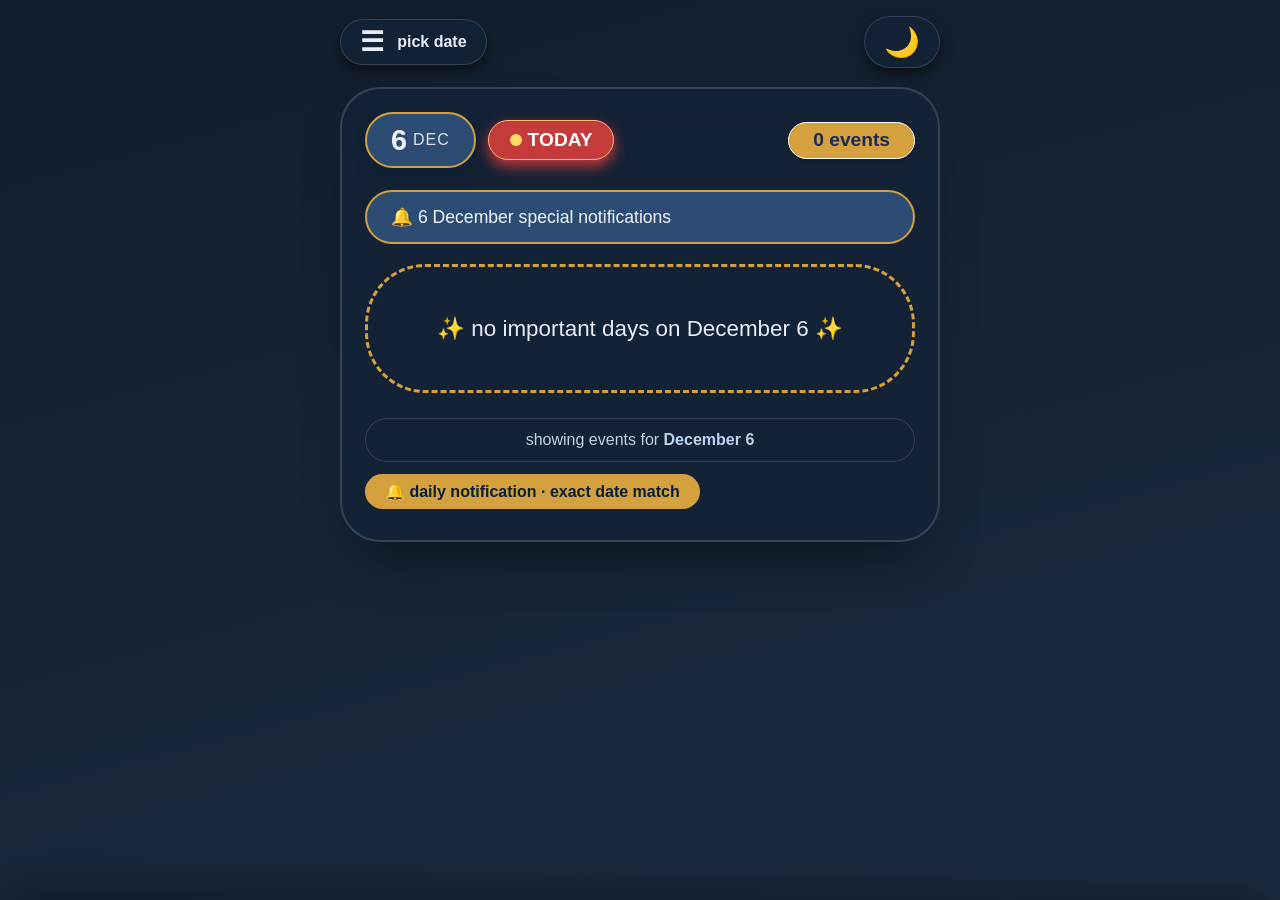
==== index.html @ 324fc8fe "Rename eventList.html to index.html" ====
<!DOCTYPE html>
<html lang="en">
<head>
    <meta charset="UTF-8">
    <meta name="viewport" content="width=device-width, initial-scale=1.0, maximum-scale=1.0, user-scalable=yes">
    <title>🔔 today's days · dark/light + menu</title>
    <style>
        * {
            margin: 0;
            padding: 0;
            box-sizing: border-box;
            font-family: 'Inter', -apple-system, BlinkMacSystemFont, 'Segoe UI', Roboto, sans-serif;
        }

        /* design tokens */
        :root {
            --bg-gradient-start: #d9e2ef;
            --bg-gradient-end: #c2d0e6;
            --container-bg: rgba(255,255,255,0.75);
            --text-primary: #0f2b44;
            --text-soft: #1e3c5c;
            --card-bg: #ffffff;
            --badge-bg: #1e3c5c;
            --badge-text: white;
            --accent-gold: #f9c74f;
            --accent-red: #f94144;
            --border-light: rgba(255,255,255,0.7);
            --shadow-color: rgba(0,20,50,0.15);
            --event-meta-bg: #e3eefb;
            --menu-bg: rgba(255,255,255,0.9);
            --icon-filter: none;
        }

        body.dark {
            --bg-gradient-start: #121e2c;
            --bg-gradient-end: #1b2b3f;
            --container-bg: rgba(20, 35, 55, 0.85);
            --text-primary: #e7edf8;
            --text-soft: #bdd3f0;
            --card-bg: #1f2e42;
            --badge-bg: #2c4c73;
            --badge-text: #f0f4fc;
            --accent-gold: #d4a13e;
            --accent-red: #c53a3a;
            --border-light: rgba(255,255,255,0.15);
            --shadow-color: rgba(0,0,0,0.5);
            --event-meta-bg: #2a3f5a;
            --menu-bg: rgba(25, 40, 60, 0.98);
            --icon-filter: brightness(0.9);
        }

        body {
            background: linear-gradient(165deg, var(--bg-gradient-start), var(--bg-gradient-end));
            min-height: 100vh;
            display: flex;
            flex-direction: column;
            align-items: center;
            padding: 1rem;
            transition: background 0.2s, color 0.2s;
        }

        /* top bar with menu + dark toggle */
        .top-bar {
            width: 100%;
            max-width: 600px;
            display: flex;
            justify-content: space-between;
            align-items: center;
            margin-bottom: 1.2rem;
            gap: 10px;
        }

        .menu-btn {
            background: var(--container-bg);
            backdrop-filter: blur(12px);
            border: 1px solid var(--border-light);
            color: var(--text-primary);
            font-size: 1.7rem;
            padding: 0.5rem 1.2rem;
            border-radius: 40px;
            cursor: pointer;
            box-shadow: 0 6px 14px var(--shadow-color);
            transition: 0.2s;
            display: flex;
            align-items: center;
            gap: 8px;
            font-weight: 600;
            line-height: 1;
        }

        .menu-btn span {
            font-size: 1rem;
            margin-left: 5px;
        }

        .dark-toggle {
            background: var(--container-bg);
            backdrop-filter: blur(12px);
            border: 1px solid var(--border-light);
            color: var(--text-primary);
            font-size: 1.8rem;
            padding: 0.5rem 1.2rem;
            border-radius: 50px;
            cursor: pointer;
            box-shadow: 0 6px 14px var(--shadow-color);
            transition: 0.2s;
            user-select: none;
        }

        .dark-toggle:hover {
            transform: scale(0.97);
            background: var(--badge-bg);
            color: white;
        }

        /* main notification card */
        .notification-container {
            max-width: 600px;
            width: 100%;
            background: var(--container-bg);
            backdrop-filter: blur(16px);
            -webkit-backdrop-filter: blur(16px);
            border-radius: 40px;
            box-shadow: 0 30px 50px -20px var(--shadow-color), 0 0 0 1px var(--border-light) inset;
            padding: 1.5rem 1.5rem 2rem;
            border: 1px solid var(--border-light);
            transition: background 0.2s;
        }

        .today-header {
            display: flex;
            align-items: center;
            gap: 12px;
            margin-bottom: 22px;
            flex-wrap: wrap;
        }

        .date-chip {
            background: var(--badge-bg);
            color: var(--badge-text);
            padding: 0.6rem 1.5rem;
            border-radius: 60px;
            font-size: 1.8rem;
            font-weight: 700;
            letter-spacing: 1px;
            box-shadow: 0 12px 20px -12px #0a1f35;
            display: inline-flex;
            align-items: center;
            gap: 5px;
            border: 2px solid var(--accent-gold);
        }

        .date-chip small {
            font-size: 1rem;
            font-weight: 400;
            opacity: 0.9;
        }

        .live-badge {
            background: var(--accent-red);
            color: white;
            border-radius: 60px;
            padding: 0.5rem 1.3rem;
            font-weight: 600;
            font-size: 1.2rem;
            display: flex;
            align-items: center;
            gap: 6px;
            box-shadow: 0 6px 14px var(--accent-red);
            border: 1px solid #ffba7a;
        }

        .live-badge span {
            width: 12px;
            height: 12px;
            background: #ffd966;
            border-radius: 50%;
            animation: pulse 1.8s infinite;
        }

        @keyframes pulse {
            0% { opacity: 1; transform: scale(1); background: #ffe5b4; }
            50% { opacity: 0.5; transform: scale(1.4); background: #ffffff; }
            100% { opacity: 1; transform: scale(1); background: #ffe5b4; }
        }

        .event-counter {
            background: var(--accent-gold);
            color: #1e2b4f;
            border-radius: 60px;
            padding: 0.4rem 1.5rem;
            font-weight: 700;
            font-size: 1.2rem;
            margin-left: auto;
            box-shadow: 0 4px 8px #0000001a;
            border: 1px solid white;
            white-space: nowrap;
        }

        .greeting-toast {
            background: var(--badge-bg);
            color: var(--badge-text);
            padding: 0.9rem 1.5rem;
            border-radius: 50px;
            margin-bottom: 20px;
            font-size: 1.1rem;
            font-weight: 500;
            display: flex;
            align-items: center;
            gap: 8px;
            border: 2px solid var(--accent-gold);
            word-break: break-word;
        }

        .events-list {
            display: flex;
            flex-direction: column;
            gap: 16px;
            margin: 20px 0;
        }

        .event-card {
            background: var(--card-bg);
            border-radius: 32px;
            padding: 1.3rem 1.5rem;
            box-shadow: 0 8px 18px var(--shadow-color);
            border-left: 12px solid var(--accent-gold);
            display: flex;
            align-items: center;
            gap: 16px;
            transition: 0.15s;
            border: 1px solid var(--border-light);
            border-left-width: 12px;
        }

        .event-icon {
            font-size: 2rem;
            background: var(--event-meta-bg);
            width: 60px;
            height: 60px;
            border-radius: 50%;
            display: flex;
            align-items: center;
            justify-content: center;
            box-shadow: inset 0 2px 5px rgba(255,255,255,0.5), 0 6px 12px var(--shadow-color);
            filter: var(--icon-filter);
        }

        .event-content {
            flex: 1;
        }

        .event-title {
            font-size: 1.3rem;
            font-weight: 700;
            color: var(--text-primary);
            line-height: 1.4;
            margin-bottom: 5px;
        }

        .event-meta {
            display: flex;
            gap: 12px;
            color: var(--text-soft);
            font-weight: 600;
            font-size: 0.9rem;
            flex-wrap: wrap;
        }

        .event-meta span {
            background: var(--event-meta-bg);
            padding: 4px 14px;
            border-radius: 40px;
            display: inline-flex;
            align-items: center;
            gap: 4px;
        }

        .empty-state {
            background: var(--container-bg);
            border-radius: 60px;
            padding: 3rem 1.5rem;
            text-align: center;
            font-size: 1.4rem;
            color: var(--text-primary);
            border: 3px dashed var(--accent-gold);
            backdrop-filter: blur(4px);
        }

        .footer-note {
            margin-top: 25px;
            color: var(--text-soft);
            background: var(--container-bg);
            padding: 12px 22px;
            border-radius: 50px;
            font-size: 1rem;
            font-weight: 500;
            text-align: center;
            backdrop-filter: blur(4px);
            border: 1px solid var(--border-light);
        }

        .reminder-bell {
            background: var(--accent-gold);
            color: #0a1f35;
            border-radius: 50px;
            padding: 8px 20px;
            font-weight: 600;
            margin-top: 12px;
            display: inline-flex;
            align-items: center;
            gap: 8px;
        }

        /* sliding drawer menu (mobile first) */
        .drawer-overlay {
            position: fixed;
            top: 0; left: 0; width: 100%; height: 100%;
            background: rgba(0,0,0,0.3);
            backdrop-filter: blur(3px);
            z-index: 998;
            opacity: 0;
            pointer-events: none;
            transition: 0.3s;
        }

        .drawer-overlay.active {
            opacity: 1;
            pointer-events: all;
        }

        .date-drawer {
            position: fixed;
            bottom: 0;
            left: 0;
            width: 100%;
            background: var(--menu-bg);
            backdrop-filter: blur(24px);
            border-top-left-radius: 40px;
            border-top-right-radius: 40px;
            padding: 2rem 1.5rem 2rem;
            box-shadow: 0 -10px 40px rgba(0,0,0,0.3);
            z-index: 999;
            transform: translateY(100%);
            transition: transform 0.4s cubic-bezier(0.2, 0.9, 0.1, 1);
            border: 1px solid var(--border-light);
            max-height: 75vh;
            overflow-y: auto;
        }

        .date-drawer.open {
            transform: translateY(0);
        }

        .drawer-title {
            font-size: 1.8rem;
            font-weight: 700;
            color: var(--text-primary);
            margin-bottom: 20px;
            display: flex;
            justify-content: space-between;
            align-items: center;
        }

        .drawer-close {
            font-size: 2rem;
            background: none;
            border: none;
            color: var(--text-soft);
            cursor: pointer;
            padding: 0 10px;
        }

        .month-grid {
            display: grid;
            grid-template-columns: repeat(3, 1fr);
            gap: 12px;
        }

        .month-item {
            background: var(--card-bg);
            color: var(--text-primary);
            border: 1px solid var(--border-light);
            border-radius: 30px;
            padding: 1rem 0.5rem;
            text-align: center;
            font-weight: 600;
            box-shadow: 0 4px 8px var(--shadow-color);
            cursor: pointer;
            transition: 0.1s;
        }

        .month-item:active {
            transform: scale(0.96);
            background: var(--badge-bg);
            color: white;
        }

        .day-picker {
            margin-top: 25px;
        }

        .day-picker h4 {
            color: var(--text-primary);
            margin-bottom: 12px;
        }

        .day-scroll {
            display: flex;
            flex-wrap: wrap;
            gap: 10px;
            max-height: 150px;
            overflow-y: auto;
            padding: 10px 0;
        }

        .day-chip {
            background: var(--container-bg);
            color: var(--text-primary);
            padding: 10px 18px;
            border-radius: 40px;
            font-weight: 600;
            border: 1px solid var(--border-light);
            cursor: pointer;
        }

        .day-chip.selected {
            background: var(--accent-gold);
            color: #0a1f35;
            border-color: white;
        }

        .goto-btn {
            background: var(--badge-bg);
            color: white;
            border: none;
            width: 100%;
            padding: 1.2rem;
            border-radius: 60px;
            font-weight: 700;
            font-size: 1.2rem;
            margin-top: 25px;
            cursor: pointer;
            border: 2px solid var(--accent-gold);
        }

        /* responsive */
        @media (max-width: 480px) {
            .date-chip { font-size: 1.5rem; padding: 0.5rem 1rem; }
            .live-badge { font-size: 1rem; padding: 0.4rem 1rem; }
            .event-counter { font-size: 1rem; padding: 0.4rem 1rem; }
            .event-title { font-size: 1.2rem; }
        }
    </style>
</head>
<body class="dark"> <!-- default dark mode (can be toggled) -->

<!-- top bar with menu + dark toggle -->
<div class="top-bar">
    <div class="menu-btn" id="menuToggle">
        ☰ <span>pick date</span>
    </div>
    <div class="dark-toggle" id="darkToggle">🌙</div>
</div>

<!-- main card -->
<div class="notification-container" id="mainCard">
    <div class="today-header">
        <div class="date-chip" id="currentDateDisplay">15 <small>MAR</small></div>
        <div class="live-badge"><span></span> TODAY</div>
        <div class="event-counter" id="eventCountBadge">3 events</div>
    </div>

    <div class="greeting-toast" id="todayGreeting">
        🔔 15 March special notifications
    </div>

    <div id="eventsContainer" class="events-list">
        <!-- filled by js -->
    </div>

    <div class="footer-note" id="footerDate">
        showing events for <strong>March 15</strong>
    </div>
    <div class="reminder-bell">
        🔔 daily notification · exact date match
    </div>
</div>

<!-- drawer overlay + menu -->
<div class="drawer-overlay" id="drawerOverlay"></div>
<div class="date-drawer" id="dateDrawer">
    <div class="drawer-title">
        📅 jump to date
        <span class="drawer-close" id="closeDrawer">✕</span>
    </div>
    <div class="month-grid" id="monthGrid"></div>
    <div class="day-picker">
        <h4 id="selectedMonthLabel">select a month</h4>
        <div class="day-scroll" id="dayChipsContainer"></div>
    </div>
    <button class="goto-btn" id="jumpToDateBtn">🔔 show events</button>
</div>

<script>
    (function() {
        // --------------------------------------------------------------
        // Full dataset (identical to previous, month as number)
        // --------------------------------------------------------------
        const importantDays = [
            { month: 1, day: 1, event: "Global Family Day" },
            { month: 1, day: 4, event: "World Braille Day" },
            { month: 1, day: 11, event: "National Human Trafficking Awareness Day (US) / Death anniversary of Lal Bahadur Shastri" },
            { month: 1, day: 12, event: "National Youth Day (Birthday of Swami Vivekananda)" },
            { month: 1, day: 15, event: "Army Day (India)" },
            { month: 1, day: 24, event: "National Girl Child Day (India)" },
            { month: 1, day: 25, event: "National Tourism Day (India) / National Voters' Day (India)" },
            { month: 1, day: 26, event: "Republic Day (India)" },
            { month: 1, day: 30, event: "Martyrs' Day (Mahatma Gandhi's Death Anniversary) / World Leprosy Eradication Day" },
            { month: 2, day: 4, event: "World Cancer Day" },
            { month: 2, day: 6, event: "International Day of Zero Tolerance to Female Genital Mutilation" },
            { month: 2, day: 10, event: "National Deworming Day (India)" },
            { month: 2, day: 11, event: "International Day of Women and Girls in Science" },
            { month: 2, day: 13, event: "World Radio Day" },
            { month: 2, day: 14, event: "Valentine's Day" },
            { month: 2, day: 20, event: "World Day of Social Justice" },
            { month: 2, day: 21, event: "International Mother Language Day" },
            { month: 2, day: 28, event: "National Science Day (India)" },
            { month: 3, day: 3, event: "World Wildlife Day / World Hearing Day" },
            { month: 3, day: 4, event: "National Safety Day (India)" },
            { month: 3, day: 8, event: "International Women's Day" },
            { month: 3, day: 9, event: "CISF Raising Day (India)" },
            { month: 3, day: 15, event: "Bhakt Mata Karma Jayanti" },
            { month: 3, day: 15, event: "World Consumer Rights Day" },
            { month: 3, day: 18, event: "Ordnance Factories Day (India)" },
            { month: 3, day: 20, event: "International Day of Happiness" },
            { month: 3, day: 21, event: "World Forestry Day / World Down Syndrome Day / World Poetry Day" },
            { month: 3, day: 22, event: "World Water Day" },
            { month: 3, day: 23, event: "World Meteorological Day / Shaheed Diwas (Bhagat Singh, Rajguru, Sukhdev)" },
            { month: 3, day: 24, event: "World Tuberculosis (TB) Day" },
            { month: 4, day: 1, event: "April Fools' Day / Odisha Foundation Day (Utkala Dibasa)" },
            { month: 4, day: 2, event: "World Autism Awareness Day" },
            { month: 4, day: 5, event: "National Maritime Day (India)" },
            { month: 4, day: 7, event: "World Health Day" },
            { month: 4, day: 10, event: "World Homoeopathy Day" },
            { month: 4, day: 14, event: "B.R. Ambedkar Remembrance Day (Ambedkar Jayanti)" },
            { month: 4, day: 17, event: "World Haemophilia Day" },
            { month: 4, day: 18, event: "World Heritage Day" },
            { month: 4, day: 21, event: "Civil Services Day (India)" },
            { month: 4, day: 22, event: "Earth Day" },
            { month: 4, day: 23, event: "World Book and Copyright Day" },
            { month: 4, day: 24, event: "National Panchayati Raj Day" },
            { month: 4, day: 25, event: "World Malaria Day" },
            { month: 4, day: 26, event: "World Intellectual Property Day" },
            { month: 5, day: 1, event: "International Labour Day / Maharashtra Day / Gujarat Day" },
            { month: 5, day: 3, event: "Press Freedom Day / World Asthma Day" },
            { month: 5, day: 4, event: "Coal Miners Day" },
            { month: 5, day: 8, event: "World Red Cross Day" },
            { month: 5, day: 11, event: "National Technology Day (India)" },
            { month: 5, day: 12, event: "International Nurses Day" },
            { month: 5, day: 15, event: "International Day of Families" },
            { month: 5, day: 17, event: "World Telecommunication Day / World Hypertension Day" },
            { month: 5, day: 20, event: "National Anti-Terrorism Day (India)" },
            { month: 5, day: 21, event: "National Anti-Terrorism Day (India) / Armed Forces Day (US)" },
            { month: 5, day: 22, event: "International Day for Biological Diversity" },
            { month: 5, day: 31, event: "World No Tobacco Day / National Memorial Day (US)" },
            { month: 6, day: 1, event: "Global Day of Parents" },
            { month: 6, day: 4, event: "International Day of Innocent Children Victims of Aggression" },
            { month: 6, day: 5, event: "World Environment Day" },
            { month: 6, day: 7, event: "World Food Safety Day" },
            { month: 6, day: 8, event: "World Brain Tumor Day / World Oceans Day" },
            { month: 6, day: 12, event: "World Day Against Child Labour" },
            { month: 6, day: 14, event: "World Blood Donor Day" },
            { month: 6, day: 15, event: "World Elder Abuse Awareness Day" },
            { month: 6, day: 16, event: "Martyrdom of Guru Arjan Dev" },
            { month: 6, day: 17, event: "World Day to Combat Desertification and Drought" },
            { month: 6, day: 18, event: "Autistic Pride Day" },
            { month: 6, day: 19, event: "World Sickle Cell Awareness Day" },
            { month: 6, day: 20, event: "World Refugee Day" },
            { month: 6, day: 21, event: "International Day of Yoga / World Music Day" },
            { month: 6, day: 23, event: "International Olympic Day / United Nations Public Service Day" },
            { month: 6, day: 26, event: "International Day Against Drug Abuse and Illicit Trafficking" },
            { month: 6, day: 29, event: "National Statistics Day (India)" },
            { month: 7, day: 1, event: "National Doctor's Day (India) / Chartered Accountants Day (India)" },
            { month: 7, day: 2, event: "World UFO Day" },
            { month: 7, day: 6, event: "World Zoonoses Day" },
            { month: 7, day: 11, event: "World Population Day" },
            { month: 7, day: 12, event: "International Day of Combating Sand and Dust Storms / Malala Day" },
            { month: 7, day: 15, event: "World Youth Skills Day" },
            { month: 7, day: 17, event: "International Justice Day" },
            { month: 7, day: 18, event: "Nelson Mandela International Day" },
            { month: 7, day: 26, event: "Kargil Vijay Diwas (India)" },
            { month: 7, day: 28, event: "World Hepatitis Day" },
            { month: 7, day: 29, event: "International Tiger Day" },
            { month: 7, day: 31, event: "World Ranger Day" },
            { month: 8, day: 1, event: "World Breastfeeding Week Begins" },
            { month: 8, day: 3, event: "International Friendship Day" },
            { month: 8, day: 6, event: "Hiroshima Day" },
            { month: 8, day: 7, event: "National Handloom Day (India)" },
            { month: 8, day: 8, event: "Quit India Movement Day" },
            { month: 8, day: 9, event: "Nagasaki Day / International Day of the World's Indigenous Peoples" },
            { month: 8, day: 12, event: "International Youth Day" },
            { month: 8, day: 13, event: "International Lefthanders Day" },
            { month: 8, day: 15, event: "Independence Day (India)" },
            { month: 8, day: 19, event: "World Photography Day / World Humanitarian Day" },
            { month: 8, day: 20, event: "Sadbhavana Diwas (India)" },
            { month: 8, day: 23, event: "International Day for the Remembrance of the Slave Trade and its Abolition" },
            { month: 8, day: 29, event: "National Sports Day (India) (Birthday of Dhyan Chand)" },
            { month: 9, day: 2, event: "World Coconut Day" },
            { month: 9, day: 5, event: "Teachers' Day (India) (Birthday of Dr. S. Radhakrishnan) / International Day of Charity" },
            { month: 9, day: 7, event: "International Day of Clean Air for Blue Skies" },
            { month: 9, day: 8, event: "International Literacy Day" },
            { month: 9, day: 14, event: "Hindi Diwas (India)" },
            { month: 9, day: 15, event: "International Day of Democracy / Engineer's Day (India)" },
            { month: 9, day: 16, event: "World Ozone Day" },
            { month: 9, day: 17, event: "World Patient Safety Day" },
            { month: 9, day: 19, event: "International Talk Like a Pirate Day" },
            { month: 9, day: 21, event: "International Day of Peace / World Alzheimer's Day" },
            { month: 9, day: 22, event: "World Rose Day (Cancer Awareness)" },
            { month: 9, day: 23, event: "International Day of Sign Languages" },
            { month: 9, day: 26, event: "World Contraception Day" },
            { month: 9, day: 27, event: "World Tourism Day" },
            { month: 9, day: 28, event: "World Rabies Day" },
            { month: 9, day: 29, event: "World Heart Day" },
            { month: 9, day: 30, event: "International Translation Day" },
            { month: 10, day: 1, event: "International Day for the Elderly / International Coffee Day" },
            { month: 10, day: 2, event: "Gandhi Jayanti / International Day of Non-Violence" },
            { month: 10, day: 3, event: "World Habitat Day" },
            { month: 10, day: 4, event: "World Animal Day" },
            { month: 10, day: 5, event: "World Teachers' Day" },
            { month: 10, day: 8, event: "Indian Air Force Day" },
            { month: 10, day: 9, event: "World Postal Day" },
            { month: 10, day: 10, event: "World Mental Health Day" },
            { month: 10, day: 11, event: "International Day of the Girl Child" },
            { month: 10, day: 13, event: "International Day for Disaster Reduction" },
            { month: 10, day: 14, event: "World Standards Day" },
            { month: 10, day: 15, event: "Global Handwashing Day / World Students' Day (Dr. A.P.J. Abdul Kalam's Birthday) / International Day of Rural Women" },
            { month: 10, day: 16, event: "World Food Day" },
            { month: 10, day: 17, event: "International Day for the Eradication of Poverty" },
            { month: 10, day: 20, event: "World Statistics Day (every 5 years) / National Solidarity Day (India)" },
            { month: 10, day: 24, event: "United Nations Day / World Development Information Day" },
            { month: 10, day: 27, event: "World Day for Audiovisual Heritage" },
            { month: 10, day: 30, event: "World Thrift Day" },
            { month: 10, day: 31, event: "National Unity Day (India) (Birthday of Sardar Vallabhbhai Patel) / Halloween" },
            { month: 11, day: 1, event: "World Vegan Day / Rajyotsava Day (Karnataka Formation Day)" },
            { month: 11, day: 7, event: "National Cancer Awareness Day (India) / Infant Protection Day" },
            { month: 11, day: 8, event: "World Urbanism Day / International Day of Radiology" },
            { month: 11, day: 9, event: "Legal Services Day (India)" },
            { month: 11, day: 10, event: "World Science Day for Peace and Development" },
            { month: 11, day: 11, event: "National Education Day (India)" },
            { month: 11, day: 12, event: "World Pneumonia Day" },
            { month: 11, day: 13, event: "World Kindness Day" },
            { month: 11, day: 14, event: "Children's Day (India) (Birthday of Jawaharlal Nehru) / World Diabetes Day" },
            { month: 11, day: 16, event: "International Day for Tolerance" },
            { month: 11, day: 17, event: "National Epilepsy Day (India)" },
            { month: 11, day: 19, event: "World Toilet Day / International Men's Day" },
            { month: 11, day: 20, event: "Universal Children's Day / Africa Industrialization Day" },
            { month: 11, day: 21, event: "World Television Day / World Fisheries Day / World Hello Day" },
            { month: 11, day: 25, event: "International Day for the Elimination of Violence against Women" },
            { month: 11, day: 26, event: "National Law Day (Constitution Day) (India)" },
            { month: 11, day: 29, event: "International Day of Solidarity with the Palestinian People" },
            { month: 12, day: 1, event: "World AIDS Day" },
            { month: 12, day: 2, event: "World Computer Literacy Day / International Day for the Abolition of Slavery" },
            { month: 12, day: 3, event: "International Day of Persons with Disabilities" },
            { month: 12, day: 4, event: "Indian Navy Day" },
            { month: 12, day: 5, event: "International Volunteer Day / World Soil Day" },
            { month: 12, day: 7, event: "International Civil Aviation Day / Armed Forces Flag Day (India)" },
            { month: 12, day: 9, event: "International Anti-Corruption Day" },
            { month: 12, day: 10, event: "Human Rights Day" },
            { month: 12, day: 11, event: "International Mountain Day / UNICEF Day" },
            { month: 12, day: 14, event: "National Energy Conservation Day (India)" },
            { month: 12, day: 16, event: "Vijay Diwas (India) / Day of Reconciliation (South Africa)" },
            { month: 12, day: 18, event: "Minorities Rights Day (India) / International Migrants Day" },
            { month: 12, day: 19, event: "Goa Liberation Day (India)" },
            { month: 12, day: 20, event: "International Human Solidarity Day" },
            { month: 12, day: 22, event: "National Mathematics Day (India) (Birthday of Srinivasa Ramanujan)" },
            { month: 12, day: 23, event: "National Farmers Day (Kisan Diwas) (India)" },
            { month: 12, day: 24, event: "National Consumer Rights Day (India)" },
            { month: 12, day: 25, event: "Christmas Day / Good Governance Day (India)" }
        ];

        const monthNames = ["January","February","March","April","May","June","July","August","September","October","November","December"];
        
        // current date (system)
        const today = new Date();
        let currentMonth = today.getMonth() + 1;
        let currentDay = today.getDate();

        // UI elements
        const bodyEl = document.body;
        const darkToggle = document.getElementById('darkToggle');
        const menuToggle = document.getElementById('menuToggle');
        const drawer = document.getElementById('dateDrawer');
        const overlay = document.getElementById('drawerOverlay');
        const closeDrawer = document.getElementById('closeDrawer');
        const monthGrid = document.getElementById('monthGrid');
        const selectedMonthLabel = document.getElementById('selectedMonthLabel');
        const dayChipsContainer = document.getElementById('dayChipsContainer');
        const jumpBtn = document.getElementById('jumpToDateBtn');
        const currentDateDisplay = document.getElementById('currentDateDisplay');
        const eventCountBadge = document.getElementById('eventCountBadge');
        const todayGreeting = document.getElementById('todayGreeting');
        const footerDate = document.getElementById('footerDate');
        const eventsContainer = document.getElementById('eventsContainer');

        // state for drawer
        let selectedMonth = currentMonth; // default to current month
        let selectedDay = currentDay;

        // ---- render main card based on (month, day) ----
        function renderMainForDate(month, day) {
            const filtered = importantDays.filter(item => item.month === month && item.day === day);
            const monthName = monthNames[month-1];

            // update header / chips
            currentDateDisplay.innerHTML = `${day} <small>${monthName.substring(0,3).toUpperCase()}</small>`;
            todayGreeting.innerHTML = `🔔 ${day} ${monthName} special notifications`;
            footerDate.innerHTML = `showing events for <strong>${monthName} ${day}</strong>`;

            if (filtered.length === 0) {
                eventsContainer.innerHTML = `<div class="empty-state">✨ no important days on ${monthName} ${day} ✨</div>`;
                eventCountBadge.innerText = '0 events';
            } else {
                let cards = '';
                filtered.forEach(ev => {
                    cards += `
                        <div class="event-card">
                            <div class="event-icon">📌</div>
                            <div class="event-content">
                                <div class="event-title">${ev.event}</div>
                                <div class="event-meta">
                                    <span>📅 ${monthNames[ev.month-1]} ${ev.day}</span>
                                    <span>🔔 daily</span>
                                </div>
                            </div>
                        </div>
                    `;
                });
                eventsContainer.innerHTML = cards;
                eventCountBadge.innerText = `${filtered.length} event${filtered.length>1?'s':''}`;
            }
        }

        // ---- build month grid inside drawer ----
        function buildMonthGrid() {
            monthGrid.innerHTML = '';
            monthNames.forEach((name, idx) => {
                const m = idx+1;
                const btn = document.createElement('div');
                btn.className = 'month-item' + (m === selectedMonth ? ' selected' : '');
                btn.innerText = name.substring(0,3);
                btn.dataset.month = m;
                btn.addEventListener('click', (e) => {
                    document.querySelectorAll('.month-item').forEach(el => el.classList.remove('selected'));
                    btn.classList.add('selected');
                    selectedMonth = m;
                    selectedMonthLabel.innerText = name + ' · choose day';
                    buildDayChips(m);
                });
                monthGrid.appendChild(btn);
            });
        }

        // ---- build day chips for given month ----
        function buildDayChips(month) {
            // get all days that exist in dataset for this month (unique)
            const daysInMonth = [...new Set(importantDays.filter(item => item.month === month).map(item => item.day))].sort((a,b) => a-b);
            dayChipsContainer.innerHTML = '';
            if (daysInMonth.length === 0) {
                dayChipsContainer.innerHTML = '<div style="color:var(--text-soft);">no days</div>';
                return;
            }
            daysInMonth.forEach(d => {
                const chip = document.createElement('span');
                chip.className = 'day-chip' + (d === selectedDay ? ' selected' : '');
                chip.innerText = d;
                chip.addEventListener('click', () => {
                    document.querySelectorAll('.day-chip').forEach(c => c.classList.remove('selected'));
                    chip.classList.add('selected');
                    selectedDay = d;
                });
                dayChipsContainer.appendChild(chip);
            });
        }

        // ---- open drawer & sync ----
        function openDrawer() {
            // sync selected month/day with current display values
            selectedMonth = currentMonth;
            selectedDay = currentDay;
            buildMonthGrid();
            selectedMonthLabel.innerText = monthNames[selectedMonth-1] + ' · choose day';
            buildDayChips(selectedMonth);
            // highlight correct month item after building
            setTimeout(() => {
                document.querySelectorAll('.month-item').forEach(el => {
                    if (Number(el.dataset.month) === selectedMonth) el.classList.add('selected');
                });
                // day chips will be updated by buildDayChips, but selected day highlight inside that func
                // we need to re-run buildDayChips to set selected day highlight
                buildDayChips(selectedMonth); // redo to apply selected class
            }, 10);
            drawer.classList.add('open');
            overlay.classList.add('active');
        }

        function closeDrawerFunc() {
            drawer.classList.remove('open');
            overlay.classList.remove('active');
        }

        // ---- jump button: update main view ----
        jumpBtn.addEventListener('click', () => {
            // update current global to selected
            currentMonth = selectedMonth;
            currentDay = selectedDay;
            renderMainForDate(currentMonth, currentDay);
            closeDrawerFunc();
        });

        // ---- dark mode toggle ----
        darkToggle.addEventListener('click', () => {
            bodyEl.classList.toggle('dark');
            darkToggle.innerText = bodyEl.classList.contains('dark') ? '☀️' : '🌙';
        });

        // ---- menu open/close ----
        menuToggle.addEventListener('click', openDrawer);
        closeDrawer.addEventListener('click', closeDrawerFunc);
        overlay.addEventListener('click', closeDrawerFunc);

        // ---- initial render with today ----
        renderMainForDate(currentMonth, currentDay);

        // ---- ensure drawer starts closed ----
        closeDrawerFunc();

        // ---- touch friendly ----
    })();
</script>
</body>
</html>
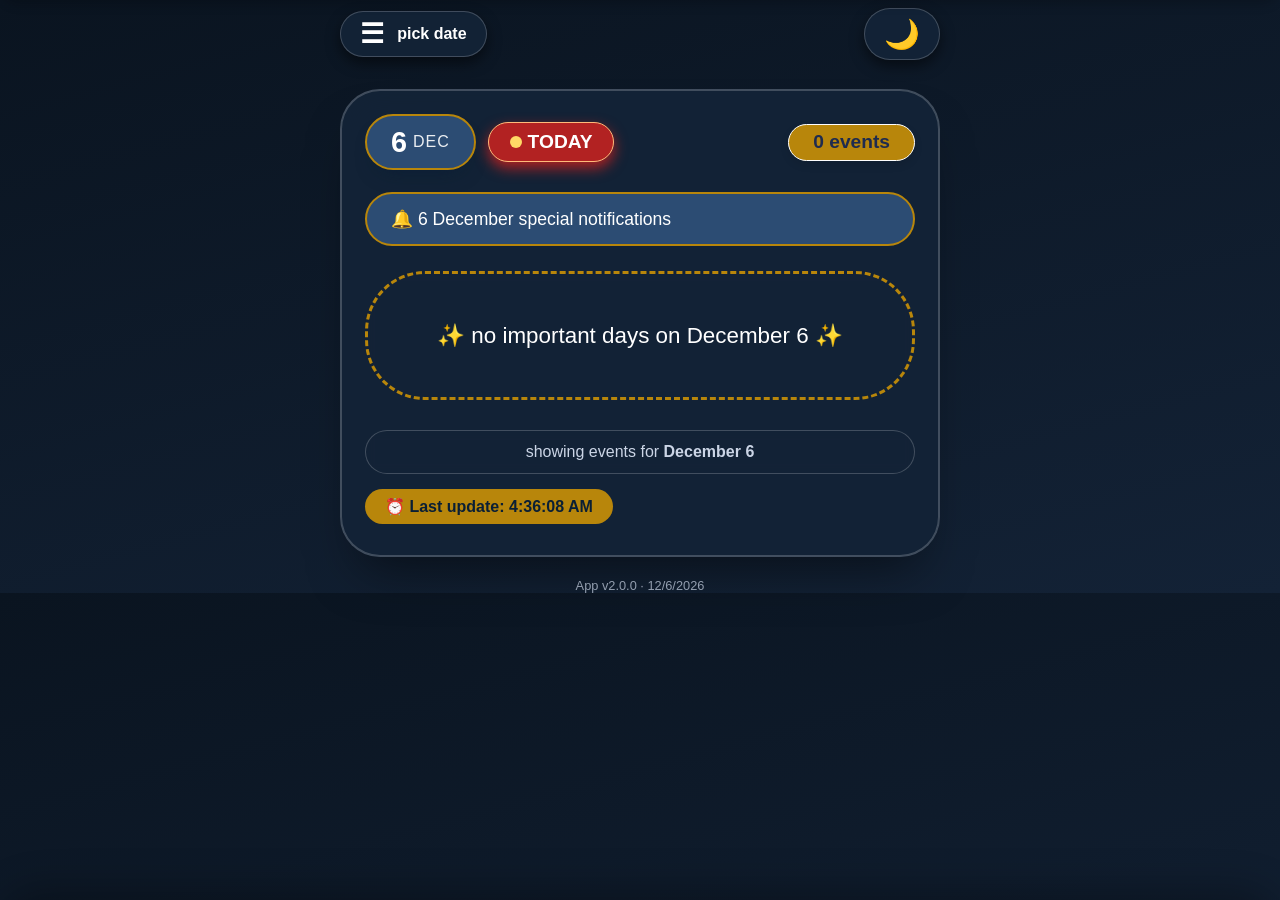
==== commit df4cc109: "Update index.html" ====
--- a/index.html
+++ b/index.html
@@ -2,841 +2,205 @@
 <html lang="en">
 <head>
     <meta charset="UTF-8">
-    <meta name="viewport" content="width=device-width, initial-scale=1.0, maximum-scale=1.0, user-scalable=yes">
-    <title>🔔 today's days · dark/light + menu</title>
+    <meta name="viewport" content="width=device-width, initial-scale=1.0, maximum-scale=1.0, user-scalable=no, viewport-fit=cover">
+    
+    <!-- ========== 🔥 CACHE CONTROL - EXTREME ========== -->
+    <meta http-equiv="Cache-Control" content="no-cache, no-store, must-revalidate, max-age=0, pre-check=0, post-check=0">
+    <meta http-equiv="Pragma" content="no-cache">
+    <meta http-equiv="Expires" content="0">
+    <meta http-equiv="Clear-Site-Data" content="*">
+    <meta http-equiv="X-UA-Compatible" content="IE=edge">
+    
+    <!-- ========== 📱 MOBILE APP SPECIFIC ========== -->
+    <meta name="apple-mobile-web-app-capable" content="yes">
+    <meta name="apple-mobile-web-app-status-bar-style" content="black-translucent">
+    <meta name="apple-mobile-web-app-title" content="Important Days">
+    <meta name="mobile-web-app-capable" content="yes">
+    <meta name="theme-color" content="#1e3c5c">
+    
+    <!-- For Android -->
+    <meta name="color-scheme" content="dark light">
+    
+    <title>📅 Important Days · Mobile App</title>
+    
+    <!-- CSS with timestamp -->
+    <link rel="stylesheet" href="style.css?v=2.0.0">
+    
     <style>
-        * {
-            margin: 0;
-            padding: 0;
-            box-sizing: border-box;
-            font-family: 'Inter', -apple-system, BlinkMacSystemFont, 'Segoe UI', Roboto, sans-serif;
-        }
-
-        /* design tokens */
-        :root {
-            --bg-gradient-start: #d9e2ef;
-            --bg-gradient-end: #c2d0e6;
-            --container-bg: rgba(255,255,255,0.75);
-            --text-primary: #0f2b44;
-            --text-soft: #1e3c5c;
-            --card-bg: #ffffff;
-            --badge-bg: #1e3c5c;
-            --badge-text: white;
-            --accent-gold: #f9c74f;
-            --accent-red: #f94144;
-            --border-light: rgba(255,255,255,0.7);
-            --shadow-color: rgba(0,20,50,0.15);
-            --event-meta-bg: #e3eefb;
-            --menu-bg: rgba(255,255,255,0.9);
-            --icon-filter: none;
-        }
-
-        body.dark {
-            --bg-gradient-start: #121e2c;
-            --bg-gradient-end: #1b2b3f;
-            --container-bg: rgba(20, 35, 55, 0.85);
-            --text-primary: #e7edf8;
-            --text-soft: #bdd3f0;
-            --card-bg: #1f2e42;
-            --badge-bg: #2c4c73;
-            --badge-text: #f0f4fc;
-            --accent-gold: #d4a13e;
-            --accent-red: #c53a3a;
-            --border-light: rgba(255,255,255,0.15);
-            --shadow-color: rgba(0,0,0,0.5);
-            --event-meta-bg: #2a3f5a;
-            --menu-bg: rgba(25, 40, 60, 0.98);
-            --icon-filter: brightness(0.9);
-        }
-
-        body {
-            background: linear-gradient(165deg, var(--bg-gradient-start), var(--bg-gradient-end));
-            min-height: 100vh;
-            display: flex;
-            flex-direction: column;
-            align-items: center;
-            padding: 1rem;
-            transition: background 0.2s, color 0.2s;
-        }
-
-        /* top bar with menu + dark toggle */
-        .top-bar {
-            width: 100%;
-            max-width: 600px;
-            display: flex;
-            justify-content: space-between;
-            align-items: center;
-            margin-bottom: 1.2rem;
-            gap: 10px;
-        }
-
-        .menu-btn {
-            background: var(--container-bg);
-            backdrop-filter: blur(12px);
-            border: 1px solid var(--border-light);
-            color: var(--text-primary);
-            font-size: 1.7rem;
-            padding: 0.5rem 1.2rem;
-            border-radius: 40px;
-            cursor: pointer;
-            box-shadow: 0 6px 14px var(--shadow-color);
-            transition: 0.2s;
-            display: flex;
-            align-items: center;
-            gap: 8px;
-            font-weight: 600;
-            line-height: 1;
-        }
-
-        .menu-btn span {
-            font-size: 1rem;
-            margin-left: 5px;
-        }
-
-        .dark-toggle {
-            background: var(--container-bg);
-            backdrop-filter: blur(12px);
-            border: 1px solid var(--border-light);
-            color: var(--text-primary);
-            font-size: 1.8rem;
-            padding: 0.5rem 1.2rem;
-            border-radius: 50px;
-            cursor: pointer;
-            box-shadow: 0 6px 14px var(--shadow-color);
-            transition: 0.2s;
-            user-select: none;
-        }
-
-        .dark-toggle:hover {
-            transform: scale(0.97);
-            background: var(--badge-bg);
-            color: white;
-        }
-
-        /* main notification card */
-        .notification-container {
-            max-width: 600px;
-            width: 100%;
-            background: var(--container-bg);
-            backdrop-filter: blur(16px);
-            -webkit-backdrop-filter: blur(16px);
-            border-radius: 40px;
-            box-shadow: 0 30px 50px -20px var(--shadow-color), 0 0 0 1px var(--border-light) inset;
-            padding: 1.5rem 1.5rem 2rem;
-            border: 1px solid var(--border-light);
-            transition: background 0.2s;
-        }
-
-        .today-header {
-            display: flex;
-            align-items: center;
-            gap: 12px;
-            margin-bottom: 22px;
-            flex-wrap: wrap;
-        }
-
-        .date-chip {
-            background: var(--badge-bg);
-            color: var(--badge-text);
-            padding: 0.6rem 1.5rem;
-            border-radius: 60px;
-            font-size: 1.8rem;
-            font-weight: 700;
-            letter-spacing: 1px;
-            box-shadow: 0 12px 20px -12px #0a1f35;
-            display: inline-flex;
-            align-items: center;
-            gap: 5px;
-            border: 2px solid var(--accent-gold);
-        }
-
-        .date-chip small {
-            font-size: 1rem;
-            font-weight: 400;
-            opacity: 0.9;
-        }
-
-        .live-badge {
-            background: var(--accent-red);
-            color: white;
-            border-radius: 60px;
-            padding: 0.5rem 1.3rem;
-            font-weight: 600;
-            font-size: 1.2rem;
-            display: flex;
-            align-items: center;
-            gap: 6px;
-            box-shadow: 0 6px 14px var(--accent-red);
-            border: 1px solid #ffba7a;
-        }
-
-        .live-badge span {
-            width: 12px;
-            height: 12px;
-            background: #ffd966;
-            border-radius: 50%;
-            animation: pulse 1.8s infinite;
-        }
-
-        @keyframes pulse {
-            0% { opacity: 1; transform: scale(1); background: #ffe5b4; }
-            50% { opacity: 0.5; transform: scale(1.4); background: #ffffff; }
-            100% { opacity: 1; transform: scale(1); background: #ffe5b4; }
-        }
-
-        .event-counter {
+        /* Pull to refresh indicator */
+        .ptr-overlay {
+            position: fixed;
+            top: 0;
+            left: 0;
+            right: 0;
+            height: 60px;
             background: var(--accent-gold);
             color: #1e2b4f;
-            border-radius: 60px;
-            padding: 0.4rem 1.5rem;
-            font-weight: 700;
-            font-size: 1.2rem;
-            margin-left: auto;
-            box-shadow: 0 4px 8px #0000001a;
-            border: 1px solid white;
-            white-space: nowrap;
-        }
-
-        .greeting-toast {
-            background: var(--badge-bg);
-            color: var(--badge-text);
-            padding: 0.9rem 1.5rem;
-            border-radius: 50px;
-            margin-bottom: 20px;
-            font-size: 1.1rem;
-            font-weight: 500;
-            display: flex;
-            align-items: center;
-            gap: 8px;
-            border: 2px solid var(--accent-gold);
-            word-break: break-word;
-        }
-
-        .events-list {
-            display: flex;
-            flex-direction: column;
-            gap: 16px;
-            margin: 20px 0;
-        }
-
-        .event-card {
-            background: var(--card-bg);
-            border-radius: 32px;
-            padding: 1.3rem 1.5rem;
-            box-shadow: 0 8px 18px var(--shadow-color);
-            border-left: 12px solid var(--accent-gold);
-            display: flex;
-            align-items: center;
-            gap: 16px;
-            transition: 0.15s;
-            border: 1px solid var(--border-light);
-            border-left-width: 12px;
-        }
-
-        .event-icon {
-            font-size: 2rem;
-            background: var(--event-meta-bg);
-            width: 60px;
-            height: 60px;
-            border-radius: 50%;
             display: flex;
             align-items: center;
             justify-content: center;
-            box-shadow: inset 0 2px 5px rgba(255,255,255,0.5), 0 6px 12px var(--shadow-color);
-            filter: var(--icon-filter);
-        }
-
-        .event-content {
-            flex: 1;
-        }
-
-        .event-title {
-            font-size: 1.3rem;
-            font-weight: 700;
-            color: var(--text-primary);
-            line-height: 1.4;
-            margin-bottom: 5px;
-        }
-
-        .event-meta {
-            display: flex;
-            gap: 12px;
-            color: var(--text-soft);
+            transform: translateY(-100%);
+            transition: transform 0.2s;
+            z-index: 1000;
             font-weight: 600;
-            font-size: 0.9rem;
-            flex-wrap: wrap;
-        }
-
-        .event-meta span {
-            background: var(--event-meta-bg);
-            padding: 4px 14px;
-            border-radius: 40px;
-            display: inline-flex;
-            align-items: center;
-            gap: 4px;
-        }
-
-        .empty-state {
-            background: var(--container-bg);
-            border-radius: 60px;
-            padding: 3rem 1.5rem;
-            text-align: center;
-            font-size: 1.4rem;
-            color: var(--text-primary);
-            border: 3px dashed var(--accent-gold);
-            backdrop-filter: blur(4px);
-        }
-
-        .footer-note {
-            margin-top: 25px;
-            color: var(--text-soft);
-            background: var(--container-bg);
-            padding: 12px 22px;
-            border-radius: 50px;
-            font-size: 1rem;
-            font-weight: 500;
-            text-align: center;
-            backdrop-filter: blur(4px);
-            border: 1px solid var(--border-light);
-        }
-
-        .reminder-bell {
-            background: var(--accent-gold);
-            color: #0a1f35;
-            border-radius: 50px;
-            padding: 8px 20px;
-            font-weight: 600;
-            margin-top: 12px;
-            display: inline-flex;
-            align-items: center;
-            gap: 8px;
-        }
-
-        /* sliding drawer menu (mobile first) */
-        .drawer-overlay {
-            position: fixed;
-            top: 0; left: 0; width: 100%; height: 100%;
-            background: rgba(0,0,0,0.3);
-            backdrop-filter: blur(3px);
-            z-index: 998;
-            opacity: 0;
-            pointer-events: none;
-            transition: 0.3s;
-        }
-
-        .drawer-overlay.active {
-            opacity: 1;
-            pointer-events: all;
-        }
-
-        .date-drawer {
-            position: fixed;
-            bottom: 0;
-            left: 0;
-            width: 100%;
-            background: var(--menu-bg);
-            backdrop-filter: blur(24px);
-            border-top-left-radius: 40px;
-            border-top-right-radius: 40px;
-            padding: 2rem 1.5rem 2rem;
-            box-shadow: 0 -10px 40px rgba(0,0,0,0.3);
-            z-index: 999;
-            transform: translateY(100%);
-            transition: transform 0.4s cubic-bezier(0.2, 0.9, 0.1, 1);
-            border: 1px solid var(--border-light);
-            max-height: 75vh;
-            overflow-y: auto;
-        }
-
-        .date-drawer.open {
+            border-bottom-left-radius: 20px;
+            border-bottom-right-radius: 20px;
+            box-shadow: 0 4px 12px rgba(0,0,0,0.2);
+        }
+        
+        .ptr-overlay.show {
             transform: translateY(0);
         }
-
-        .drawer-title {
-            font-size: 1.8rem;
-            font-weight: 700;
-            color: var(--text-primary);
-            margin-bottom: 20px;
-            display: flex;
-            justify-content: space-between;
-            align-items: center;
-        }
-
-        .drawer-close {
-            font-size: 2rem;
-            background: none;
-            border: none;
-            color: var(--text-soft);
-            cursor: pointer;
-            padding: 0 10px;
-        }
-
-        .month-grid {
-            display: grid;
-            grid-template-columns: repeat(3, 1fr);
-            gap: 12px;
-        }
-
-        .month-item {
-            background: var(--card-bg);
-            color: var(--text-primary);
-            border: 1px solid var(--border-light);
-            border-radius: 30px;
-            padding: 1rem 0.5rem;
+        
+        .offline-banner {
+            background: #f94144;
+            color: white;
+            padding: 12px;
             text-align: center;
             font-weight: 600;
-            box-shadow: 0 4px 8px var(--shadow-color);
-            cursor: pointer;
-            transition: 0.1s;
-        }
-
-        .month-item:active {
-            transform: scale(0.96);
-            background: var(--badge-bg);
-            color: white;
-        }
-
-        .day-picker {
-            margin-top: 25px;
-        }
-
-        .day-picker h4 {
-            color: var(--text-primary);
-            margin-bottom: 12px;
-        }
-
-        .day-scroll {
-            display: flex;
-            flex-wrap: wrap;
-            gap: 10px;
-            max-height: 150px;
-            overflow-y: auto;
-            padding: 10px 0;
-        }
-
-        .day-chip {
-            background: var(--container-bg);
-            color: var(--text-primary);
-            padding: 10px 18px;
-            border-radius: 40px;
-            font-weight: 600;
-            border: 1px solid var(--border-light);
-            cursor: pointer;
-        }
-
-        .day-chip.selected {
-            background: var(--accent-gold);
-            color: #0a1f35;
-            border-color: white;
-        }
-
-        .goto-btn {
-            background: var(--badge-bg);
-            color: white;
-            border: none;
-            width: 100%;
-            padding: 1.2rem;
-            border-radius: 60px;
-            font-weight: 700;
-            font-size: 1.2rem;
-            margin-top: 25px;
-            cursor: pointer;
-            border: 2px solid var(--accent-gold);
-        }
-
-        /* responsive */
-        @media (max-width: 480px) {
-            .date-chip { font-size: 1.5rem; padding: 0.5rem 1rem; }
-            .live-badge { font-size: 1rem; padding: 0.4rem 1rem; }
-            .event-counter { font-size: 1rem; padding: 0.4rem 1rem; }
-            .event-title { font-size: 1.2rem; }
+            border-radius: 0;
+            display: none;
+            margin-bottom: 10px;
+        }
+        
+        .offline-banner.show {
+            display: block;
+        }
+        
+        .loading-spinner {
+            display: inline-block;
+            width: 20px;
+            height: 20px;
+            border: 3px solid rgba(255,255,255,0.3);
+            border-radius: 50%;
+            border-top-color: white;
+            animation: spin 1s ease-in-out infinite;
+            margin-right: 10px;
+        }
+        
+        @keyframes spin {
+            to { transform: rotate(360deg); }
+        }
+        
+        .version-info {
+            font-size: 0.8rem;
+            opacity: 0.7;
+            text-align: center;
+            margin-top: 5px;
         }
     </style>
 </head>
-<body class="dark"> <!-- default dark mode (can be toggled) -->
-
-<!-- top bar with menu + dark toggle -->
-<div class="top-bar">
-    <div class="menu-btn" id="menuToggle">
-        ☰ <span>pick date</span>
-    </div>
-    <div class="dark-toggle" id="darkToggle">🌙</div>
-</div>
-
-<!-- main card -->
-<div class="notification-container" id="mainCard">
-    <div class="today-header">
-        <div class="date-chip" id="currentDateDisplay">15 <small>MAR</small></div>
-        <div class="live-badge"><span></span> TODAY</div>
-        <div class="event-counter" id="eventCountBadge">3 events</div>
-    </div>
-
-    <div class="greeting-toast" id="todayGreeting">
-        🔔 15 March special notifications
-    </div>
-
-    <div id="eventsContainer" class="events-list">
-        <!-- filled by js -->
-    </div>
-
-    <div class="footer-note" id="footerDate">
-        showing events for <strong>March 15</strong>
-    </div>
-    <div class="reminder-bell">
-        🔔 daily notification · exact date match
-    </div>
-</div>
-
-<!-- drawer overlay + menu -->
-<div class="drawer-overlay" id="drawerOverlay"></div>
-<div class="date-drawer" id="dateDrawer">
-    <div class="drawer-title">
-        📅 jump to date
-        <span class="drawer-close" id="closeDrawer">✕</span>
-    </div>
-    <div class="month-grid" id="monthGrid"></div>
-    <div class="day-picker">
-        <h4 id="selectedMonthLabel">select a month</h4>
-        <div class="day-scroll" id="dayChipsContainer"></div>
-    </div>
-    <button class="goto-btn" id="jumpToDateBtn">🔔 show events</button>
-</div>
-
-<script>
-    (function() {
-        // --------------------------------------------------------------
-        // Full dataset (identical to previous, month as number)
-        // --------------------------------------------------------------
-        const importantDays = [
-            { month: 1, day: 1, event: "Global Family Day" },
-            { month: 1, day: 4, event: "World Braille Day" },
-            { month: 1, day: 11, event: "National Human Trafficking Awareness Day (US) / Death anniversary of Lal Bahadur Shastri" },
-            { month: 1, day: 12, event: "National Youth Day (Birthday of Swami Vivekananda)" },
-            { month: 1, day: 15, event: "Army Day (India)" },
-            { month: 1, day: 24, event: "National Girl Child Day (India)" },
-            { month: 1, day: 25, event: "National Tourism Day (India) / National Voters' Day (India)" },
-            { month: 1, day: 26, event: "Republic Day (India)" },
-            { month: 1, day: 30, event: "Martyrs' Day (Mahatma Gandhi's Death Anniversary) / World Leprosy Eradication Day" },
-            { month: 2, day: 4, event: "World Cancer Day" },
-            { month: 2, day: 6, event: "International Day of Zero Tolerance to Female Genital Mutilation" },
-            { month: 2, day: 10, event: "National Deworming Day (India)" },
-            { month: 2, day: 11, event: "International Day of Women and Girls in Science" },
-            { month: 2, day: 13, event: "World Radio Day" },
-            { month: 2, day: 14, event: "Valentine's Day" },
-            { month: 2, day: 20, event: "World Day of Social Justice" },
-            { month: 2, day: 21, event: "International Mother Language Day" },
-            { month: 2, day: 28, event: "National Science Day (India)" },
-            { month: 3, day: 3, event: "World Wildlife Day / World Hearing Day" },
-            { month: 3, day: 4, event: "National Safety Day (India)" },
-            { month: 3, day: 8, event: "International Women's Day" },
-            { month: 3, day: 9, event: "CISF Raising Day (India)" },
-            { month: 3, day: 15, event: "Bhakt Mata Karma Jayanti" },
-            { month: 3, day: 15, event: "World Consumer Rights Day" },
-            { month: 3, day: 18, event: "Ordnance Factories Day (India)" },
-            { month: 3, day: 20, event: "International Day of Happiness" },
-            { month: 3, day: 21, event: "World Forestry Day / World Down Syndrome Day / World Poetry Day" },
-            { month: 3, day: 22, event: "World Water Day" },
-            { month: 3, day: 23, event: "World Meteorological Day / Shaheed Diwas (Bhagat Singh, Rajguru, Sukhdev)" },
-            { month: 3, day: 24, event: "World Tuberculosis (TB) Day" },
-            { month: 4, day: 1, event: "April Fools' Day / Odisha Foundation Day (Utkala Dibasa)" },
-            { month: 4, day: 2, event: "World Autism Awareness Day" },
-            { month: 4, day: 5, event: "National Maritime Day (India)" },
-            { month: 4, day: 7, event: "World Health Day" },
-            { month: 4, day: 10, event: "World Homoeopathy Day" },
-            { month: 4, day: 14, event: "B.R. Ambedkar Remembrance Day (Ambedkar Jayanti)" },
-            { month: 4, day: 17, event: "World Haemophilia Day" },
-            { month: 4, day: 18, event: "World Heritage Day" },
-            { month: 4, day: 21, event: "Civil Services Day (India)" },
-            { month: 4, day: 22, event: "Earth Day" },
-            { month: 4, day: 23, event: "World Book and Copyright Day" },
-            { month: 4, day: 24, event: "National Panchayati Raj Day" },
-            { month: 4, day: 25, event: "World Malaria Day" },
-            { month: 4, day: 26, event: "World Intellectual Property Day" },
-            { month: 5, day: 1, event: "International Labour Day / Maharashtra Day / Gujarat Day" },
-            { month: 5, day: 3, event: "Press Freedom Day / World Asthma Day" },
-            { month: 5, day: 4, event: "Coal Miners Day" },
-            { month: 5, day: 8, event: "World Red Cross Day" },
-            { month: 5, day: 11, event: "National Technology Day (India)" },
-            { month: 5, day: 12, event: "International Nurses Day" },
-            { month: 5, day: 15, event: "International Day of Families" },
-            { month: 5, day: 17, event: "World Telecommunication Day / World Hypertension Day" },
-            { month: 5, day: 20, event: "National Anti-Terrorism Day (India)" },
-            { month: 5, day: 21, event: "National Anti-Terrorism Day (India) / Armed Forces Day (US)" },
-            { month: 5, day: 22, event: "International Day for Biological Diversity" },
-            { month: 5, day: 31, event: "World No Tobacco Day / National Memorial Day (US)" },
-            { month: 6, day: 1, event: "Global Day of Parents" },
-            { month: 6, day: 4, event: "International Day of Innocent Children Victims of Aggression" },
-            { month: 6, day: 5, event: "World Environment Day" },
-            { month: 6, day: 7, event: "World Food Safety Day" },
-            { month: 6, day: 8, event: "World Brain Tumor Day / World Oceans Day" },
-            { month: 6, day: 12, event: "World Day Against Child Labour" },
-            { month: 6, day: 14, event: "World Blood Donor Day" },
-            { month: 6, day: 15, event: "World Elder Abuse Awareness Day" },
-            { month: 6, day: 16, event: "Martyrdom of Guru Arjan Dev" },
-            { month: 6, day: 17, event: "World Day to Combat Desertification and Drought" },
-            { month: 6, day: 18, event: "Autistic Pride Day" },
-            { month: 6, day: 19, event: "World Sickle Cell Awareness Day" },
-            { month: 6, day: 20, event: "World Refugee Day" },
-            { month: 6, day: 21, event: "International Day of Yoga / World Music Day" },
-            { month: 6, day: 23, event: "International Olympic Day / United Nations Public Service Day" },
-            { month: 6, day: 26, event: "International Day Against Drug Abuse and Illicit Trafficking" },
-            { month: 6, day: 29, event: "National Statistics Day (India)" },
-            { month: 7, day: 1, event: "National Doctor's Day (India) / Chartered Accountants Day (India)" },
-            { month: 7, day: 2, event: "World UFO Day" },
-            { month: 7, day: 6, event: "World Zoonoses Day" },
-            { month: 7, day: 11, event: "World Population Day" },
-            { month: 7, day: 12, event: "International Day of Combating Sand and Dust Storms / Malala Day" },
-            { month: 7, day: 15, event: "World Youth Skills Day" },
-            { month: 7, day: 17, event: "International Justice Day" },
-            { month: 7, day: 18, event: "Nelson Mandela International Day" },
-            { month: 7, day: 26, event: "Kargil Vijay Diwas (India)" },
-            { month: 7, day: 28, event: "World Hepatitis Day" },
-            { month: 7, day: 29, event: "International Tiger Day" },
-            { month: 7, day: 31, event: "World Ranger Day" },
-            { month: 8, day: 1, event: "World Breastfeeding Week Begins" },
-            { month: 8, day: 3, event: "International Friendship Day" },
-            { month: 8, day: 6, event: "Hiroshima Day" },
-            { month: 8, day: 7, event: "National Handloom Day (India)" },
-            { month: 8, day: 8, event: "Quit India Movement Day" },
-            { month: 8, day: 9, event: "Nagasaki Day / International Day of the World's Indigenous Peoples" },
-            { month: 8, day: 12, event: "International Youth Day" },
-            { month: 8, day: 13, event: "International Lefthanders Day" },
-            { month: 8, day: 15, event: "Independence Day (India)" },
-            { month: 8, day: 19, event: "World Photography Day / World Humanitarian Day" },
-            { month: 8, day: 20, event: "Sadbhavana Diwas (India)" },
-            { month: 8, day: 23, event: "International Day for the Remembrance of the Slave Trade and its Abolition" },
-            { month: 8, day: 29, event: "National Sports Day (India) (Birthday of Dhyan Chand)" },
-            { month: 9, day: 2, event: "World Coconut Day" },
-            { month: 9, day: 5, event: "Teachers' Day (India) (Birthday of Dr. S. Radhakrishnan) / International Day of Charity" },
-            { month: 9, day: 7, event: "International Day of Clean Air for Blue Skies" },
-            { month: 9, day: 8, event: "International Literacy Day" },
-            { month: 9, day: 14, event: "Hindi Diwas (India)" },
-            { month: 9, day: 15, event: "International Day of Democracy / Engineer's Day (India)" },
-            { month: 9, day: 16, event: "World Ozone Day" },
-            { month: 9, day: 17, event: "World Patient Safety Day" },
-            { month: 9, day: 19, event: "International Talk Like a Pirate Day" },
-            { month: 9, day: 21, event: "International Day of Peace / World Alzheimer's Day" },
-            { month: 9, day: 22, event: "World Rose Day (Cancer Awareness)" },
-            { month: 9, day: 23, event: "International Day of Sign Languages" },
-            { month: 9, day: 26, event: "World Contraception Day" },
-            { month: 9, day: 27, event: "World Tourism Day" },
-            { month: 9, day: 28, event: "World Rabies Day" },
-            { month: 9, day: 29, event: "World Heart Day" },
-            { month: 9, day: 30, event: "International Translation Day" },
-            { month: 10, day: 1, event: "International Day for the Elderly / International Coffee Day" },
-            { month: 10, day: 2, event: "Gandhi Jayanti / International Day of Non-Violence" },
-            { month: 10, day: 3, event: "World Habitat Day" },
-            { month: 10, day: 4, event: "World Animal Day" },
-            { month: 10, day: 5, event: "World Teachers' Day" },
-            { month: 10, day: 8, event: "Indian Air Force Day" },
-            { month: 10, day: 9, event: "World Postal Day" },
-            { month: 10, day: 10, event: "World Mental Health Day" },
-            { month: 10, day: 11, event: "International Day of the Girl Child" },
-            { month: 10, day: 13, event: "International Day for Disaster Reduction" },
-            { month: 10, day: 14, event: "World Standards Day" },
-            { month: 10, day: 15, event: "Global Handwashing Day / World Students' Day (Dr. A.P.J. Abdul Kalam's Birthday) / International Day of Rural Women" },
-            { month: 10, day: 16, event: "World Food Day" },
-            { month: 10, day: 17, event: "International Day for the Eradication of Poverty" },
-            { month: 10, day: 20, event: "World Statistics Day (every 5 years) / National Solidarity Day (India)" },
-            { month: 10, day: 24, event: "United Nations Day / World Development Information Day" },
-            { month: 10, day: 27, event: "World Day for Audiovisual Heritage" },
-            { month: 10, day: 30, event: "World Thrift Day" },
-            { month: 10, day: 31, event: "National Unity Day (India) (Birthday of Sardar Vallabhbhai Patel) / Halloween" },
-            { month: 11, day: 1, event: "World Vegan Day / Rajyotsava Day (Karnataka Formation Day)" },
-            { month: 11, day: 7, event: "National Cancer Awareness Day (India) / Infant Protection Day" },
-            { month: 11, day: 8, event: "World Urbanism Day / International Day of Radiology" },
-            { month: 11, day: 9, event: "Legal Services Day (India)" },
-            { month: 11, day: 10, event: "World Science Day for Peace and Development" },
-            { month: 11, day: 11, event: "National Education Day (India)" },
-            { month: 11, day: 12, event: "World Pneumonia Day" },
-            { month: 11, day: 13, event: "World Kindness Day" },
-            { month: 11, day: 14, event: "Children's Day (India) (Birthday of Jawaharlal Nehru) / World Diabetes Day" },
-            { month: 11, day: 16, event: "International Day for Tolerance" },
-            { month: 11, day: 17, event: "National Epilepsy Day (India)" },
-            { month: 11, day: 19, event: "World Toilet Day / International Men's Day" },
-            { month: 11, day: 20, event: "Universal Children's Day / Africa Industrialization Day" },
-            { month: 11, day: 21, event: "World Television Day / World Fisheries Day / World Hello Day" },
-            { month: 11, day: 25, event: "International Day for the Elimination of Violence against Women" },
-            { month: 11, day: 26, event: "National Law Day (Constitution Day) (India)" },
-            { month: 11, day: 29, event: "International Day of Solidarity with the Palestinian People" },
-            { month: 12, day: 1, event: "World AIDS Day" },
-            { month: 12, day: 2, event: "World Computer Literacy Day / International Day for the Abolition of Slavery" },
-            { month: 12, day: 3, event: "International Day of Persons with Disabilities" },
-            { month: 12, day: 4, event: "Indian Navy Day" },
-            { month: 12, day: 5, event: "International Volunteer Day / World Soil Day" },
-            { month: 12, day: 7, event: "International Civil Aviation Day / Armed Forces Flag Day (India)" },
-            { month: 12, day: 9, event: "International Anti-Corruption Day" },
-            { month: 12, day: 10, event: "Human Rights Day" },
-            { month: 12, day: 11, event: "International Mountain Day / UNICEF Day" },
-            { month: 12, day: 14, event: "National Energy Conservation Day (India)" },
-            { month: 12, day: 16, event: "Vijay Diwas (India) / Day of Reconciliation (South Africa)" },
-            { month: 12, day: 18, event: "Minorities Rights Day (India) / International Migrants Day" },
-            { month: 12, day: 19, event: "Goa Liberation Day (India)" },
-            { month: 12, day: 20, event: "International Human Solidarity Day" },
-            { month: 12, day: 22, event: "National Mathematics Day (India) (Birthday of Srinivasa Ramanujan)" },
-            { month: 12, day: 23, event: "National Farmers Day (Kisan Diwas) (India)" },
-            { month: 12, day: 24, event: "National Consumer Rights Day (India)" },
-            { month: 12, day: 25, event: "Christmas Day / Good Governance Day (India)" }
-        ];
-
-        const monthNames = ["January","February","March","April","May","June","July","August","September","October","November","December"];
-        
-        // current date (system)
-        const today = new Date();
-        let currentMonth = today.getMonth() + 1;
-        let currentDay = today.getDate();
-
-        // UI elements
-        const bodyEl = document.body;
-        const darkToggle = document.getElementById('darkToggle');
-        const menuToggle = document.getElementById('menuToggle');
-        const drawer = document.getElementById('dateDrawer');
-        const overlay = document.getElementById('drawerOverlay');
-        const closeDrawer = document.getElementById('closeDrawer');
-        const monthGrid = document.getElementById('monthGrid');
-        const selectedMonthLabel = document.getElementById('selectedMonthLabel');
-        const dayChipsContainer = document.getElementById('dayChipsContainer');
-        const jumpBtn = document.getElementById('jumpToDateBtn');
-        const currentDateDisplay = document.getElementById('currentDateDisplay');
-        const eventCountBadge = document.getElementById('eventCountBadge');
-        const todayGreeting = document.getElementById('todayGreeting');
-        const footerDate = document.getElementById('footerDate');
-        const eventsContainer = document.getElementById('eventsContainer');
-
-        // state for drawer
-        let selectedMonth = currentMonth; // default to current month
-        let selectedDay = currentDay;
-
-        // ---- render main card based on (month, day) ----
-        function renderMainForDate(month, day) {
-            const filtered = importantDays.filter(item => item.month === month && item.day === day);
-            const monthName = monthNames[month-1];
-
-            // update header / chips
-            currentDateDisplay.innerHTML = `${day} <small>${monthName.substring(0,3).toUpperCase()}</small>`;
-            todayGreeting.innerHTML = `🔔 ${day} ${monthName} special notifications`;
-            footerDate.innerHTML = `showing events for <strong>${monthName} ${day}</strong>`;
-
-            if (filtered.length === 0) {
-                eventsContainer.innerHTML = `<div class="empty-state">✨ no important days on ${monthName} ${day} ✨</div>`;
-                eventCountBadge.innerText = '0 events';
-            } else {
-                let cards = '';
-                filtered.forEach(ev => {
-                    cards += `
-                        <div class="event-card">
-                            <div class="event-icon">📌</div>
-                            <div class="event-content">
-                                <div class="event-title">${ev.event}</div>
-                                <div class="event-meta">
-                                    <span>📅 ${monthNames[ev.month-1]} ${ev.day}</span>
-                                    <span>🔔 daily</span>
-                                </div>
-                            </div>
-                        </div>
-                    `;
+<body class="dark">
+    <!-- Pull to refresh indicator -->
+    <div class="ptr-overlay" id="ptrIndicator">
+        <span class="loading-spinner"></span> Refreshing...
+    </div>
+    
+    <!-- Offline banner -->
+    <div class="offline-banner" id="offlineBanner">
+        📴 You are offline · Showing last updated data
+    </div>
+    
+    <!-- top bar with menu + dark toggle -->
+    <div class="top-bar">
+        <div class="menu-btn" id="menuToggle">
+            ☰ <span>pick date</span>
+        </div>
+        <div class="dark-toggle" id="darkToggle">🌙</div>
+    </div>
+    
+    <!-- Refresh indicator -->
+    <div style="text-align: center; padding: 5px;" id="refreshStatus"></div>
+
+    <!-- main card -->
+    <div class="notification-container" id="mainCard">
+        <div class="today-header">
+            <div class="date-chip" id="currentDateDisplay">15 <small>MAR</small></div>
+            <div class="live-badge"><span></span> TODAY</div>
+            <div class="event-counter" id="eventCountBadge">3 events</div>
+        </div>
+
+        <div class="greeting-toast" id="todayGreeting">
+            🔔 15 March special notifications
+        </div>
+
+        <div id="eventsContainer" class="events-list">
+            <!-- filled by js -->
+        </div>
+
+        <div class="footer-note" id="footerDate">
+            showing events for <strong>March 15</strong>
+        </div>
+        
+        <!-- Last update time -->
+        <div class="reminder-bell" style="justify-content: center; margin-top: 15px;" id="updateTimeDisplay">
+            ⏰ Last update: Just now
+        </div>
+    </div>
+
+    <!-- drawer overlay + menu -->
+    <div class="drawer-overlay" id="drawerOverlay"></div>
+    <div class="date-drawer" id="dateDrawer">
+        <div class="drawer-title">
+            📅 jump to date
+            <span class="drawer-close" id="closeDrawer">✕</span>
+        </div>
+        <div class="month-grid" id="monthGrid"></div>
+        <div class="day-picker">
+            <h4 id="selectedMonthLabel">select a month</h4>
+            <div class="day-scroll" id="dayChipsContainer"></div>
+        </div>
+        <button class="goto-btn" id="jumpToDateBtn">🔔 show events</button>
+    </div>
+    
+    <!-- Version info -->
+    <div class="version-info" id="versionInfo">
+        App v2.0.0
+    </div>
+
+    <!-- ========== 📱 MOBILE APP AUTO-UPDATE SCRIPT ========== -->
+    <script src="script.js?v=2.0.0"></script>
+    
+    <!-- Service Worker for offline cache management -->
+    <script>
+        // Extreme cache clear on app start
+        (function mobileAppInit() {
+            console.log('📱 Mobile App Started:', new Date().toLocaleString());
+            
+            // Clear everything
+            if ('caches' in window) {
+                caches.keys().then(keys => {
+                    keys.forEach(key => {
+                        caches.delete(key);
+                        console.log('🗑️ Deleted cache:', key);
+                    });
                 });
-                eventsContainer.innerHTML = cards;
-                eventCountBadge.innerText = `${filtered.length} event${filtered.length>1?'s':''}`;
             }
-        }
-
-        // ---- build month grid inside drawer ----
-        function buildMonthGrid() {
-            monthGrid.innerHTML = '';
-            monthNames.forEach((name, idx) => {
-                const m = idx+1;
-                const btn = document.createElement('div');
-                btn.className = 'month-item' + (m === selectedMonth ? ' selected' : '');
-                btn.innerText = name.substring(0,3);
-                btn.dataset.month = m;
-                btn.addEventListener('click', (e) => {
-                    document.querySelectorAll('.month-item').forEach(el => el.classList.remove('selected'));
-                    btn.classList.add('selected');
-                    selectedMonth = m;
-                    selectedMonthLabel.innerText = name + ' · choose day';
-                    buildDayChips(m);
-                });
-                monthGrid.appendChild(btn);
-            });
-        }
-
-        // ---- build day chips for given month ----
-        function buildDayChips(month) {
-            // get all days that exist in dataset for this month (unique)
-            const daysInMonth = [...new Set(importantDays.filter(item => item.month === month).map(item => item.day))].sort((a,b) => a-b);
-            dayChipsContainer.innerHTML = '';
-            if (daysInMonth.length === 0) {
-                dayChipsContainer.innerHTML = '<div style="color:var(--text-soft);">no days</div>';
-                return;
+            
+            // Clear storages
+            sessionStorage.clear();
+            localStorage.removeItem('lastUpdate');
+            localStorage.removeItem('cachedEvents');
+            
+            // Show last update
+            const updateTime = new Date().toLocaleTimeString();
+            document.getElementById('updateTimeDisplay').innerHTML = 
+                `⏰ Last update: ${updateTime}`;
+            
+            // Check network status
+            function updateOnlineStatus() {
+                const banner = document.getElementById('offlineBanner');
+                if (navigator.onLine) {
+                    banner.classList.remove('show');
+                } else {
+                    banner.classList.add('show');
+                }
             }
-            daysInMonth.forEach(d => {
-                const chip = document.createElement('span');
-                chip.className = 'day-chip' + (d === selectedDay ? ' selected' : '');
-                chip.innerText = d;
-                chip.addEventListener('click', () => {
-                    document.querySelectorAll('.day-chip').forEach(c => c.classList.remove('selected'));
-                    chip.classList.add('selected');
-                    selectedDay = d;
-                });
-                dayChipsContainer.appendChild(chip);
-            });
-        }
-
-        // ---- open drawer & sync ----
-        function openDrawer() {
-            // sync selected month/day with current display values
-            selectedMonth = currentMonth;
-            selectedDay = currentDay;
-            buildMonthGrid();
-            selectedMonthLabel.innerText = monthNames[selectedMonth-1] + ' · choose day';
-            buildDayChips(selectedMonth);
-            // highlight correct month item after building
-            setTimeout(() => {
-                document.querySelectorAll('.month-item').forEach(el => {
-                    if (Number(el.dataset.month) === selectedMonth) el.classList.add('selected');
-                });
-                // day chips will be updated by buildDayChips, but selected day highlight inside that func
-                // we need to re-run buildDayChips to set selected day highlight
-                buildDayChips(selectedMonth); // redo to apply selected class
-            }, 10);
-            drawer.classList.add('open');
-            overlay.classList.add('active');
-        }
-
-        function closeDrawerFunc() {
-            drawer.classList.remove('open');
-            overlay.classList.remove('active');
-        }
-
-        // ---- jump button: update main view ----
-        jumpBtn.addEventListener('click', () => {
-            // update current global to selected
-            currentMonth = selectedMonth;
-            currentDay = selectedDay;
-            renderMainForDate(currentMonth, currentDay);
-            closeDrawerFunc();
-        });
-
-        // ---- dark mode toggle ----
-        darkToggle.addEventListener('click', () => {
-            bodyEl.classList.toggle('dark');
-            darkToggle.innerText = bodyEl.classList.contains('dark') ? '☀️' : '🌙';
-        });
-
-        // ---- menu open/close ----
-        menuToggle.addEventListener('click', openDrawer);
-        closeDrawer.addEventListener('click', closeDrawerFunc);
-        overlay.addEventListener('click', closeDrawerFunc);
-
-        // ---- initial render with today ----
-        renderMainForDate(currentMonth, currentDay);
-
-        // ---- ensure drawer starts closed ----
-        closeDrawerFunc();
-
-        // ---- touch friendly ----
-    })();
-</script>
+            
+            window.addEventListener('online', updateOnlineStatus);
+            window.addEventListener('offline', updateOnlineStatus);
+            updateOnlineStatus();
+        })();
+    </script>
 </body>
-</html>
+</html>
--- a/style.css
+++ b/style.css
@@ -0,0 +1,517 @@
+/* style.css - Mobile App Optimized */
+
+* {
+    margin: 0;
+    padding: 0;
+    box-sizing: border-box;
+    font-family: -apple-system, BlinkMacSystemFont, 'Segoe UI', Roboto, Helvetica, Arial, sans-serif;
+    -webkit-tap-highlight-color: transparent;
+}
+
+/* design tokens */
+:root {
+    --bg-gradient-start: #d9e2ef;
+    --bg-gradient-end: #c2d0e6;
+    --container-bg: rgba(255,255,255,0.9);
+    --text-primary: #0f2b44;
+    --text-soft: #1e3c5c;
+    --card-bg: #ffffff;
+    --badge-bg: #1e3c5c;
+    --badge-text: white;
+    --accent-gold: #f9c74f;
+    --accent-red: #f94144;
+    --border-light: rgba(255,255,255,0.8);
+    --shadow-color: rgba(0,20,50,0.2);
+    --event-meta-bg: #e3eefb;
+    --menu-bg: rgba(255,255,255,0.98);
+    --icon-filter: none;
+    --safe-area-top: env(safe-area-inset-top);
+    --safe-area-bottom: env(safe-area-inset-bottom);
+}
+
+body.dark {
+    --bg-gradient-start: #0a1420;
+    --bg-gradient-end: #132236;
+    --container-bg: rgba(20, 35, 55, 0.95);
+    --text-primary: #ffffff;
+    --text-soft: #cbd5e6;
+    --card-bg: #1e2f44;
+    --badge-bg: #2c4c73;
+    --badge-text: #ffffff;
+    --accent-gold: #b8860b;
+    --accent-red: #b22222;
+    --border-light: rgba(255,255,255,0.2);
+    --shadow-color: rgba(0,0,0,0.5);
+    --event-meta-bg: #2a3f5a;
+    --menu-bg: rgba(25, 40, 60, 0.98);
+    --icon-filter: brightness(0.9);
+}
+
+body {
+    background: linear-gradient(165deg, var(--bg-gradient-start), var(--bg-gradient-end));
+    min-height: 100vh;
+    min-height: -webkit-fill-available;
+    display: flex;
+    flex-direction: column;
+    align-items: center;
+    padding: var(--safe-area-top) 1rem var(--safe-area-bottom);
+    transition: background 0.3s ease;
+    -webkit-font-smoothing: antialiased;
+}
+
+/* top bar with menu + dark toggle */
+.top-bar {
+    width: 100%;
+    max-width: 600px;
+    display: flex;
+    justify-content: space-between;
+    align-items: center;
+    margin-bottom: 1.2rem;
+    gap: 10px;
+    padding-top: max(0.5rem, var(--safe-area-top));
+}
+
+.menu-btn {
+    background: var(--container-bg);
+    backdrop-filter: blur(12px);
+    -webkit-backdrop-filter: blur(12px);
+    border: 1px solid var(--border-light);
+    color: var(--text-primary);
+    font-size: 1.7rem;
+    padding: 0.5rem 1.2rem;
+    border-radius: 40px;
+    cursor: pointer;
+    box-shadow: 0 6px 14px var(--shadow-color);
+    transition: transform 0.2s, background 0.2s;
+    display: flex;
+    align-items: center;
+    gap: 8px;
+    font-weight: 600;
+    line-height: 1;
+    -webkit-touch-callout: none;
+}
+
+.menu-btn:active {
+    transform: scale(0.96);
+}
+
+.menu-btn span {
+    font-size: 1rem;
+    margin-left: 5px;
+}
+
+.dark-toggle {
+    background: var(--container-bg);
+    backdrop-filter: blur(12px);
+    -webkit-backdrop-filter: blur(12px);
+    border: 1px solid var(--border-light);
+    color: var(--text-primary);
+    font-size: 1.8rem;
+    padding: 0.5rem 1.2rem;
+    border-radius: 50px;
+    cursor: pointer;
+    box-shadow: 0 6px 14px var(--shadow-color);
+    transition: 0.2s;
+    user-select: none;
+    -webkit-touch-callout: none;
+}
+
+.dark-toggle:active {
+    transform: scale(0.94);
+    background: var(--badge-bg);
+    color: white;
+}
+
+/* main notification card */
+.notification-container {
+    max-width: 600px;
+    width: 100%;
+    background: var(--container-bg);
+    backdrop-filter: blur(20px);
+    -webkit-backdrop-filter: blur(20px);
+    border-radius: 40px;
+    box-shadow: 0 30px 50px -20px var(--shadow-color), 0 0 0 1px var(--border-light) inset;
+    padding: 1.5rem 1.5rem 2rem;
+    border: 1px solid var(--border-light);
+    transition: background 0.3s;
+    margin-bottom: 1rem;
+}
+
+.today-header {
+    display: flex;
+    align-items: center;
+    gap: 12px;
+    margin-bottom: 22px;
+    flex-wrap: wrap;
+}
+
+.date-chip {
+    background: var(--badge-bg);
+    color: var(--badge-text);
+    padding: 0.6rem 1.5rem;
+    border-radius: 60px;
+    font-size: 1.8rem;
+    font-weight: 700;
+    letter-spacing: 1px;
+    box-shadow: 0 12px 20px -12px #0a1f35;
+    display: inline-flex;
+    align-items: center;
+    gap: 5px;
+    border: 2px solid var(--accent-gold);
+}
+
+.date-chip small {
+    font-size: 1rem;
+    font-weight: 400;
+    opacity: 0.9;
+}
+
+.live-badge {
+    background: var(--accent-red);
+    color: white;
+    border-radius: 60px;
+    padding: 0.5rem 1.3rem;
+    font-weight: 600;
+    font-size: 1.2rem;
+    display: flex;
+    align-items: center;
+    gap: 6px;
+    box-shadow: 0 6px 14px var(--accent-red);
+    border: 1px solid #ffba7a;
+}
+
+.live-badge span {
+    width: 12px;
+    height: 12px;
+    background: #ffd966;
+    border-radius: 50%;
+    animation: pulse 1.5s infinite;
+}
+
+@keyframes pulse {
+    0% { opacity: 1; transform: scale(1); background: #ffe5b4; }
+    50% { opacity: 0.6; transform: scale(1.3); background: #ffffff; }
+    100% { opacity: 1; transform: scale(1); background: #ffe5b4; }
+}
+
+.event-counter {
+    background: var(--accent-gold);
+    color: #1e2b4f;
+    border-radius: 60px;
+    padding: 0.4rem 1.5rem;
+    font-weight: 700;
+    font-size: 1.2rem;
+    margin-left: auto;
+    box-shadow: 0 4px 8px #0000001a;
+    border: 1px solid white;
+    white-space: nowrap;
+}
+
+.greeting-toast {
+    background: var(--badge-bg);
+    color: var(--badge-text);
+    padding: 0.9rem 1.5rem;
+    border-radius: 50px;
+    margin-bottom: 20px;
+    font-size: 1.1rem;
+    font-weight: 500;
+    display: flex;
+    align-items: center;
+    gap: 8px;
+    border: 2px solid var(--accent-gold);
+    word-break: break-word;
+}
+
+.events-list {
+    display: flex;
+    flex-direction: column;
+    gap: 16px;
+    margin: 20px 0;
+    max-height: 60vh;
+    overflow-y: auto;
+    -webkit-overflow-scrolling: touch;
+    padding: 5px 0;
+}
+
+.event-card {
+    background: var(--card-bg);
+    border-radius: 32px;
+    padding: 1.3rem 1.5rem;
+    box-shadow: 0 8px 18px var(--shadow-color);
+    border-left: 12px solid var(--accent-gold);
+    display: flex;
+    align-items: center;
+    gap: 16px;
+    transition: transform 0.2s;
+    border: 1px solid var(--border-light);
+    border-left-width: 12px;
+    -webkit-touch-callout: none;
+}
+
+.event-card:active {
+    transform: scale(0.99);
+}
+
+.event-icon {
+    font-size: 2rem;
+    background: var(--event-meta-bg);
+    width: 60px;
+    height: 60px;
+    border-radius: 50%;
+    display: flex;
+    align-items: center;
+    justify-content: center;
+    box-shadow: inset 0 2px 5px rgba(255,255,255,0.5), 0 6px 12px var(--shadow-color);
+    filter: var(--icon-filter);
+}
+
+.event-content {
+    flex: 1;
+}
+
+.event-title {
+    font-size: 1.3rem;
+    font-weight: 700;
+    color: var(--text-primary);
+    line-height: 1.4;
+    margin-bottom: 5px;
+}
+
+.event-meta {
+    display: flex;
+    gap: 12px;
+    color: var(--text-soft);
+    font-weight: 600;
+    font-size: 0.9rem;
+    flex-wrap: wrap;
+}
+
+.event-meta span {
+    background: var(--event-meta-bg);
+    padding: 4px 14px;
+    border-radius: 40px;
+    display: inline-flex;
+    align-items: center;
+    gap: 4px;
+}
+
+.empty-state {
+    background: var(--container-bg);
+    border-radius: 60px;
+    padding: 3rem 1.5rem;
+    text-align: center;
+    font-size: 1.4rem;
+    color: var(--text-primary);
+    border: 3px dashed var(--accent-gold);
+    backdrop-filter: blur(4px);
+}
+
+.footer-note {
+    margin-top: 25px;
+    color: var(--text-soft);
+    background: var(--container-bg);
+    padding: 12px 22px;
+    border-radius: 50px;
+    font-size: 1rem;
+    font-weight: 500;
+    text-align: center;
+    backdrop-filter: blur(4px);
+    border: 1px solid var(--border-light);
+}
+
+.reminder-bell {
+    background: var(--accent-gold);
+    color: #0a1f35;
+    border-radius: 50px;
+    padding: 8px 20px;
+    font-weight: 600;
+    margin-top: 12px;
+    display: inline-flex;
+    align-items: center;
+    gap: 8px;
+    width: auto;
+}
+
+/* sliding drawer menu (mobile optimized) */
+.drawer-overlay {
+    position: fixed;
+    top: 0; left: 0; width: 100%; height: 100%;
+    background: rgba(0,0,0,0.5);
+    backdrop-filter: blur(5px);
+    -webkit-backdrop-filter: blur(5px);
+    z-index: 998;
+    opacity: 0;
+    pointer-events: none;
+    transition: opacity 0.3s;
+}
+
+.drawer-overlay.active {
+    opacity: 1;
+    pointer-events: all;
+}
+
+.date-drawer {
+    position: fixed;
+    bottom: 0;
+    left: 0;
+    width: 100%;
+    background: var(--menu-bg);
+    backdrop-filter: blur(30px);
+    -webkit-backdrop-filter: blur(30px);
+    border-top-left-radius: 40px;
+    border-top-right-radius: 40px;
+    padding: 2rem 1.5rem 2rem;
+    padding-bottom: max(2rem, var(--safe-area-bottom));
+    box-shadow: 0 -10px 40px rgba(0,0,0,0.3);
+    z-index: 999;
+    transform: translateY(100%);
+    transition: transform 0.3s cubic-bezier(0.2, 0.9, 0.1, 1);
+    border: 1px solid var(--border-light);
+    max-height: 80vh;
+    overflow-y: auto;
+    -webkit-overflow-scrolling: touch;
+}
+
+.date-drawer.open {
+    transform: translateY(0);
+}
+
+.drawer-title {
+    font-size: 1.8rem;
+    font-weight: 700;
+    color: var(--text-primary);
+    margin-bottom: 20px;
+    display: flex;
+    justify-content: space-between;
+    align-items: center;
+}
+
+.drawer-close {
+    font-size: 2rem;
+    background: none;
+    border: none;
+    color: var(--text-soft);
+    cursor: pointer;
+    padding: 0 10px;
+    -webkit-tap-highlight-color: transparent;
+}
+
+.month-grid {
+    display: grid;
+    grid-template-columns: repeat(3, 1fr);
+    gap: 12px;
+}
+
+.month-item {
+    background: var(--card-bg);
+    color: var(--text-primary);
+    border: 1px solid var(--border-light);
+    border-radius: 30px;
+    padding: 1rem 0.5rem;
+    text-align: center;
+    font-weight: 600;
+    box-shadow: 0 4px 8px var(--shadow-color);
+    cursor: pointer;
+    transition: transform 0.1s;
+    -webkit-tap-highlight-color: transparent;
+}
+
+.month-item:active {
+    transform: scale(0.94);
+    background: var(--badge-bg);
+    color: white;
+}
+
+.month-item.selected {
+    background: var(--accent-gold);
+    color: #0a1f35;
+    border-color: white;
+}
+
+.day-picker {
+    margin-top: 25px;
+}
+
+.day-picker h4 {
+    color: var(--text-primary);
+    margin-bottom: 12px;
+}
+
+.day-scroll {
+    display: flex;
+    flex-wrap: wrap;
+    gap: 10px;
+    max-height: 150px;
+    overflow-y: auto;
+    padding: 10px 0;
+    -webkit-overflow-scrolling: touch;
+}
+
+.day-chip {
+    background: var(--container-bg);
+    color: var(--text-primary);
+    padding: 12px 20px;
+    border-radius: 40px;
+    font-weight: 600;
+    border: 1px solid var(--border-light);
+    cursor: pointer;
+    -webkit-tap-highlight-color: transparent;
+    transition: transform 0.1s;
+}
+
+.day-chip:active {
+    transform: scale(0.94);
+}
+
+.day-chip.selected {
+    background: var(--accent-gold);
+    color: #0a1f35;
+    border-color: white;
+}
+
+.goto-btn {
+    background: var(--badge-bg);
+    color: white;
+    border: none;
+    width: 100%;
+    padding: 1.2rem;
+    border-radius: 60px;
+    font-weight: 700;
+    font-size: 1.2rem;
+    margin-top: 25px;
+    cursor: pointer;
+    border: 2px solid var(--accent-gold);
+    transition: transform 0.1s;
+    -webkit-tap-highlight-color: transparent;
+}
+
+.goto-btn:active {
+    transform: scale(0.97);
+    opacity: 0.9;
+}
+
+.version-info {
+    margin-top: 10px;
+    color: var(--text-soft);
+    opacity: 0.6;
+}
+
+/* responsive */
+@media (max-width: 480px) {
+    .date-chip { font-size: 1.5rem; padding: 0.5rem 1rem; }
+    .live-badge { font-size: 1rem; padding: 0.4rem 1rem; }
+    .event-counter { font-size: 1rem; padding: 0.4rem 1rem; }
+    .event-title { font-size: 1.1rem; }
+    .event-icon { width: 50px; height: 50px; font-size: 1.5rem; }
+}
+
+/* iPhone safe areas */
+@supports (padding: max(0px)) {
+    .top-bar {
+        padding-top: max(0.5rem, env(safe-area-inset-top));
+    }
+    
+    .date-drawer {
+        padding-bottom: max(2rem, env(safe-area-inset-bottom));
+    }
+}
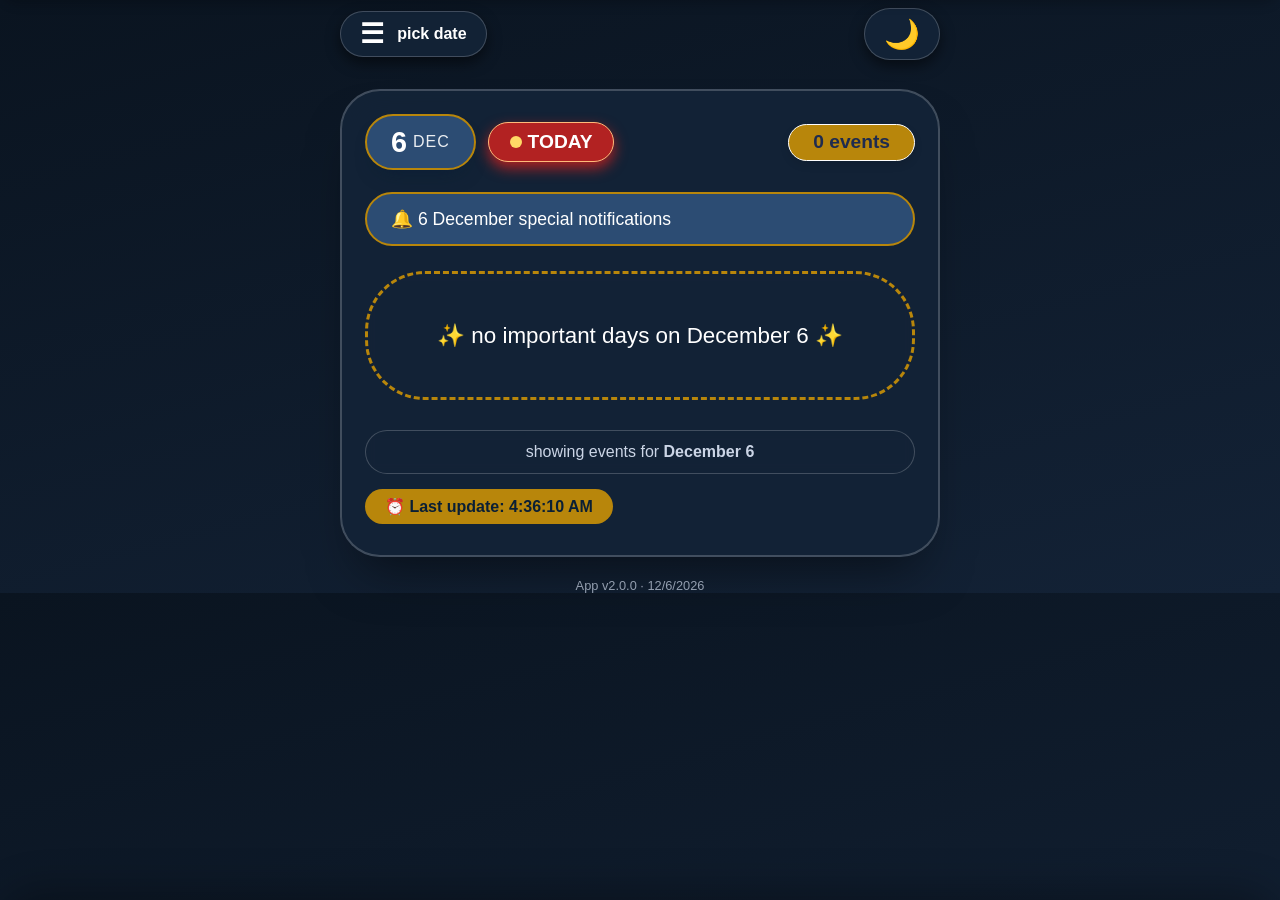
==== commit 4ea7f809: "Update index.html" ====
--- a/index.html
+++ b/index.html
@@ -121,7 +121,7 @@
         </div>
 
         <div class="greeting-toast" id="todayGreeting">
-            🔔 15 March special notifications
+            🔔 Special Notifications
         </div>
 
         <div id="eventsContainer" class="events-list">
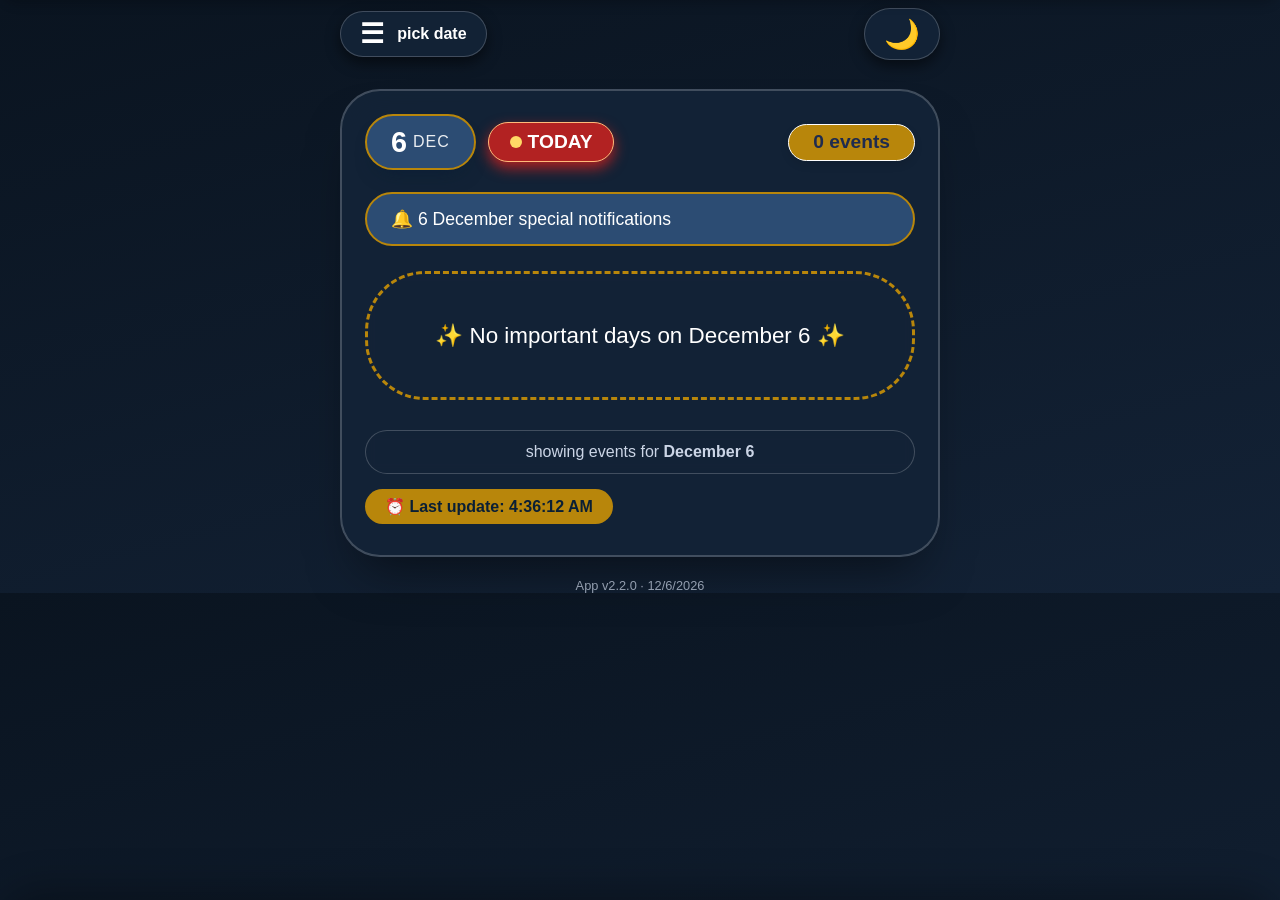
==== commit 5322fe2b: "Update index.html" ====
--- a/index.html
+++ b/index.html
@@ -155,7 +155,7 @@
     
     <!-- Version info -->
     <div class="version-info" id="versionInfo">
-        App v2.0.0
+                <p>&copy; <b>2026 Umesh Banjare . All rights reserved. Developed by Umesh Banjare.</b></p>
     </div>
 
     <!-- ========== 📱 MOBILE APP AUTO-UPDATE SCRIPT ========== -->
